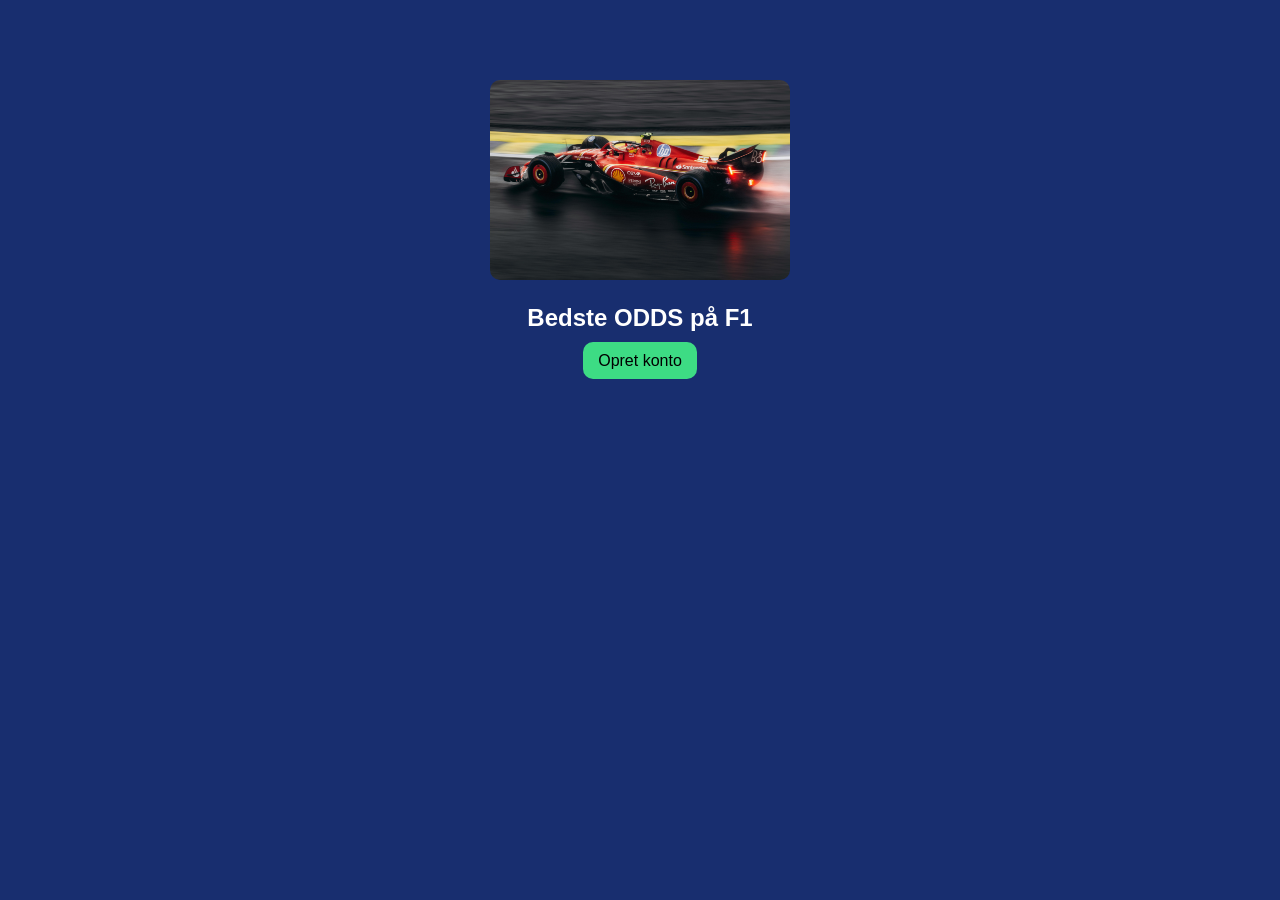
==== testrun/index.html @ ae359913 "update igen" ====
<!DOCTYPE html>
<html lang="da">

<head>
    <meta charset="UTF-8">
    <title>Forside</title>

    <link rel="stylesheet" href="css/layout.css">
</head>

<body>

<div id="navbar"></div>

<section class="hero">
   <img src="images/pexels-jonathanborba-29406740.jpg"
>

    <h1>Bedste ODDS på F1</h1>

    <a href="konto.html" class="btn-green">Opret konto</a>
</section>

<script src="js/loadNavbar.js"></script>
</body>
</html>
---- testrun/css/layout.css ----
body {
    margin: 0;
    font-family: Arial;
    background-color: #182E6F;
    color: white;
}

/* NAVBAR */
.navbar {
    background-color: #070f17;
    padding: 15px 30px;
    display: flex;
    justify-content: space-between;
    align-items: center;
}

.logo {
    font-weight: bold;
}

nav a {
    color: white;
    margin: 0 10px;
    text-decoration: none;
}

nav a:hover {
    text-decoration: underline;
}

.btn-green {
    background-color: #3ddc84;
    padding: 10px 15px;
    border-radius: 10px;
    color: black;
    text-decoration: none;
}

/* HERO */
.hero {
    text-align: center;
    padding: 80px;
}

.hero img {
    width: 300px;
    border-radius: 10px;
}

/* CONTENT */
.content {
    padding: 40px;
    text-align: center;
}
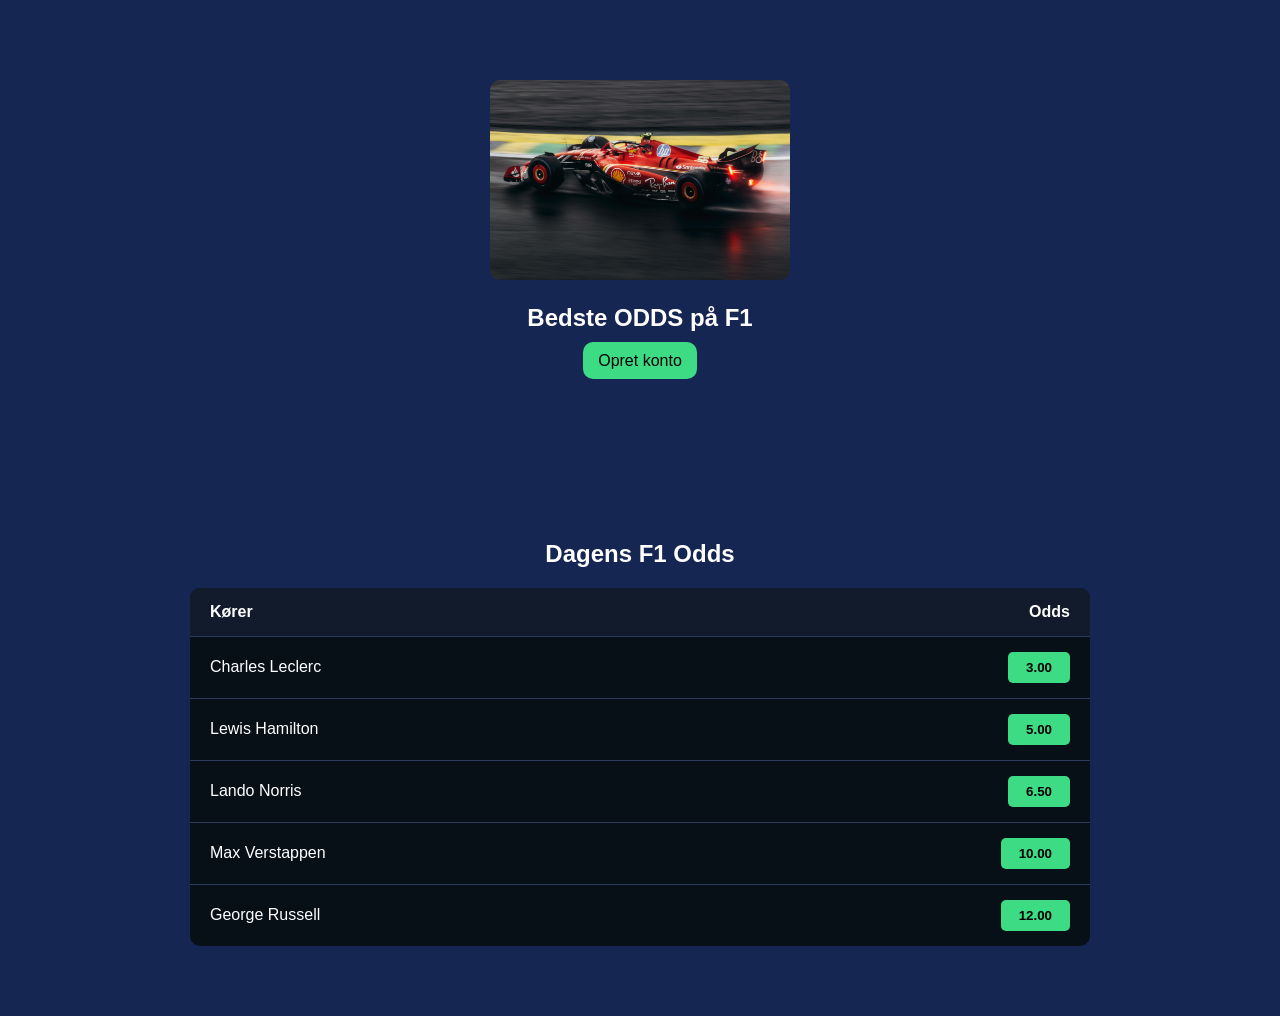
==== commit eb02ddb1: "Tilføjet oddsvindue og opdateret navigation" ====
--- a/testrun/index.html
+++ b/testrun/index.html
@@ -3,24 +3,66 @@
 
 <head>
     <meta charset="UTF-8">
-    <title>Forside</title>
+    <meta name="viewport" content="width=device-width, initial-scale=1.0">
+    <title>Forside - F1 Bets</title>
 
     <link rel="stylesheet" href="css/layout.css">
 </head>
 
 <body>
 
-<div id="navbar"></div>
+    <div id="navbar"></div>
 
-<section class="hero">
-   <img src="images/pexels-jonathanborba-29406740.jpg"
->
+    <section class="hero">
+        <img src="images/pexels-jonathanborba-29406740.jpg" alt="Formel 1 bil">
 
-    <h1>Bedste ODDS på F1</h1>
+        <h1>Bedste ODDS på F1</h1>
 
-    <a href="konto.html" class="btn-green">Opret konto</a>
-</section>
+        <a href="konto.html" class="btn-green">Opret konto</a>
+    </section>
 
-<script src="js/loadNavbar.js"></script>
+    <section class="odds-section">
+
+        <h2>Dagens F1 Odds</h2>
+
+        <div class="odds-container">
+
+            <div class="odds-header">
+                <span>Kører</span>
+                <span>Odds</span>
+            </div>
+
+            <div class="odds-row">
+                <span>Charles Leclerc</span>
+                <button class="odds-btn">3.00</button>
+            </div>
+
+            <div class="odds-row">
+                <span>Lewis Hamilton</span>
+                <button class="odds-btn">5.00</button>
+            </div>
+
+            <div class="odds-row">
+                <span>Lando Norris</span>
+                <button class="odds-btn">6.50</button>
+            </div>
+
+            <div class="odds-row">
+                <span>Max Verstappen</span>
+                <button class="odds-btn">10.00</button>
+            </div>
+
+            <div class="odds-row">
+                <span>George Russell</span>
+                <button class="odds-btn">12.00</button>
+            </div>
+
+        </div>
+
+    </section>
+
+    <script src="js/loadNavbar.js"></script>
+
 </body>
+
 </html>
--- a/testrun/css/layout.css
+++ b/testrun/css/layout.css
@@ -1,7 +1,7 @@
 body {
     margin: 0;
     font-family: Arial;
-    background-color: #182E6F;
+    background-color: #162652;
     color: white;
 }
 
@@ -51,4 +51,106 @@
 .content {
     padding: 40px;
     text-align: center;
+}
+body {
+    margin: 0;
+    font-family: Arial;
+    background-color: #162652;
+    color: white;
+}
+
+/* NAVBAR */
+.navbar {
+    background-color: #070f17;
+    padding: 15px 30px;
+    display: flex;
+    justify-content: space-between;
+    align-items: center;
+}
+
+.logo {
+    font-weight: bold;
+}
+
+nav a {
+    color: white;
+    margin: 0 10px;
+    text-decoration: none;
+}
+
+nav a:hover {
+    text-decoration: underline;
+}
+
+.btn-green {
+    background-color: #3ddc84;
+    padding: 10px 15px;
+    border-radius: 10px;
+    color: black;
+    text-decoration: none;
+}
+
+/* HERO */
+.hero {
+    text-align: center;
+    padding: 80px;
+}
+
+.hero img {
+    width: 300px;
+    border-radius: 10px;
+}
+
+/* CONTENT */
+.content {
+    padding: 40px;
+    text-align: center;
+}
+
+/* ODDSVINDUE */
+
+.odds-section {
+    max-width: 900px;
+    margin: 50px auto;
+    padding: 20px;
+}
+
+.odds-section h2 {
+    text-align: center;
+    margin-bottom: 20px;
+}
+
+.odds-container {
+    background-color: #070f17;
+    border-radius: 10px;
+    overflow: hidden;
+}
+
+.odds-header {
+    display: flex;
+    justify-content: space-between;
+    padding: 15px 20px;
+    background-color: #111b2b;
+    font-weight: bold;
+}
+
+.odds-row {
+    display: flex;
+    justify-content: space-between;
+    align-items: center;
+    padding: 15px 20px;
+    border-top: 1px solid #2d3c5c;
+}
+
+.odds-btn {
+    background-color: #3ddc84;
+    border: none;
+    padding: 8px 18px;
+    border-radius: 5px;
+    font-weight: bold;
+    cursor: pointer;
+}
+
+.odds-btn:hover {
+    opacity: 0.8;
 }
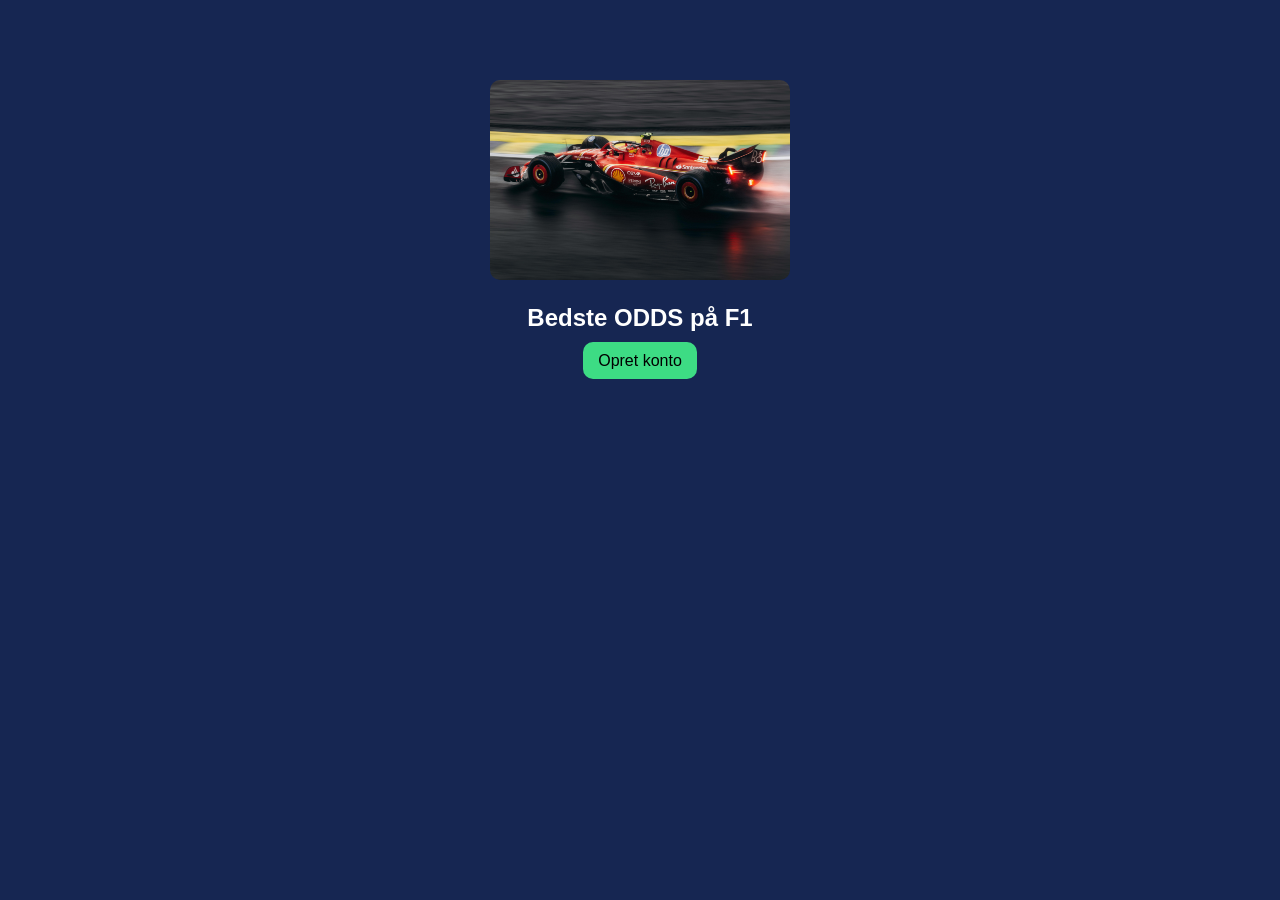
==== commit 7c1a9afe: "Merge pull request #23 from 2paryzy/featurev2 Featurev2" ====
--- a/testrun/index.html
+++ b/testrun/index.html
@@ -3,66 +3,24 @@
 
 <head>
     <meta charset="UTF-8">
-    <meta name="viewport" content="width=device-width, initial-scale=1.0">
-    <title>Forside - F1 Bets</title>
+    <title>Forside</title>
 
     <link rel="stylesheet" href="css/layout.css">
 </head>
 
 <body>
 
-    <div id="navbar"></div>
+<div id="navbar"></div>
 
-    <section class="hero">
-        <img src="images/pexels-jonathanborba-29406740.jpg" alt="Formel 1 bil">
+<section class="hero">
+   <img src="images/pexels-jonathanborba-29406740.jpg"
+>
 
-        <h1>Bedste ODDS på F1</h1>
+    <h1>Bedste ODDS på F1</h1>
 
-        <a href="konto.html" class="btn-green">Opret konto</a>
-    </section>
+    <a href="konto.html" class="btn-green">Opret konto</a>
+</section>
 
-    <section class="odds-section">
-
-        <h2>Dagens F1 Odds</h2>
-
-        <div class="odds-container">
-
-            <div class="odds-header">
-                <span>Kører</span>
-                <span>Odds</span>
-            </div>
-
-            <div class="odds-row">
-                <span>Charles Leclerc</span>
-                <button class="odds-btn">3.00</button>
-            </div>
-
-            <div class="odds-row">
-                <span>Lewis Hamilton</span>
-                <button class="odds-btn">5.00</button>
-            </div>
-
-            <div class="odds-row">
-                <span>Lando Norris</span>
-                <button class="odds-btn">6.50</button>
-            </div>
-
-            <div class="odds-row">
-                <span>Max Verstappen</span>
-                <button class="odds-btn">10.00</button>
-            </div>
-
-            <div class="odds-row">
-                <span>George Russell</span>
-                <button class="odds-btn">12.00</button>
-            </div>
-
-        </div>
-
-    </section>
-
-    <script src="js/loadNavbar.js"></script>
-
+<script src="js/loadNavbar.js"></script>
 </body>
-
 </html>
--- a/testrun/css/layout.css
+++ b/testrun/css/layout.css
@@ -52,105 +52,65 @@
     padding: 40px;
     text-align: center;
 }
-body {
-    margin: 0;
-    font-family: Arial;
-    background-color: #162652;
-    color: white;
+/* =========================
+   STATISTIK SIDE
+   ========================= */
+
+.stats {
+    display: flex;
+    justify-content: center;
+    gap: 20px;
+    flex-wrap: wrap;
+    padding: 40px;
 }
 
-/* NAVBAR */
-.navbar {
-    background-color: #070f17;
-    padding: 15px 30px;
-    display: flex;
-    justify-content: space-between;
-    align-items: center;
+.card {
+    position: relative;
+    width: 200px;
+    cursor: pointer;
 }
 
-.logo {
-    font-weight: bold;
+.card img {
+    width: 100%;
+    border-radius: 15px;
 }
 
-nav a {
+.overlay {
+    position: absolute;
+    top: 10px;
+    left: 10px;
+    background: rgba(24, 46, 111, 0.8);
     color: white;
-    margin: 0 10px;
-    text-decoration: none;
-}
-
-nav a:hover {
-    text-decoration: underline;
-}
-
-.btn-green {
-    background-color: #3ddc84;
-    padding: 10px 15px;
-    border-radius: 10px;
-    color: black;
-    text-decoration: none;
-}
-
-/* HERO */
-.hero {
-    text-align: center;
-    padding: 80px;
-}
-
-.hero img {
-    width: 300px;
+    padding: 5px 10px;
     border-radius: 10px;
 }
 
-/* CONTENT */
-.content {
-    padding: 40px;
+.modal {
+    display: none;
+    position: fixed;
+    top: 0;     
+    left: 0;
+    width: 100%;
+    height: 100%;
+    background: rgba(0,0,0,0.6);
+}
+
+.modal-content {
+    background: #182E6F;
+    margin: 10% auto;
+    padding: 30px;
+    width: 300px;
+    border-radius: 15px;
+    color: white;
     text-align: center;
 }
-
-/* ODDSVINDUE */
-
-.odds-section {
-    max-width: 900px;
-    margin: 50px auto;
-    padding: 20px;
+.modal-columns {
+    display: flex;
+    justify-content: space-between;
+    gap: 20px;
+    text-align: left;
 }
 
-.odds-section h2 {
-    text-align: center;
-    margin-bottom: 20px;
-}
-
-.odds-container {
-    background-color: #070f17;
-    border-radius: 10px;
-    overflow: hidden;
-}
-
-.odds-header {
-    display: flex;
-    justify-content: space-between;
-    padding: 15px 20px;
-    background-color: #111b2b;
-    font-weight: bold;
-}
-
-.odds-row {
-    display: flex;
-    justify-content: space-between;
-    align-items: center;
-    padding: 15px 20px;
-    border-top: 1px solid #2d3c5c;
-}
-
-.odds-btn {
-    background-color: #3ddc84;
-    border: none;
-    padding: 8px 18px;
-    border-radius: 5px;
-    font-weight: bold;
-    cursor: pointer;
-}
-
-.odds-btn:hover {
-    opacity: 0.8;
+.modal-columns div {
+    width: 50%;
 }
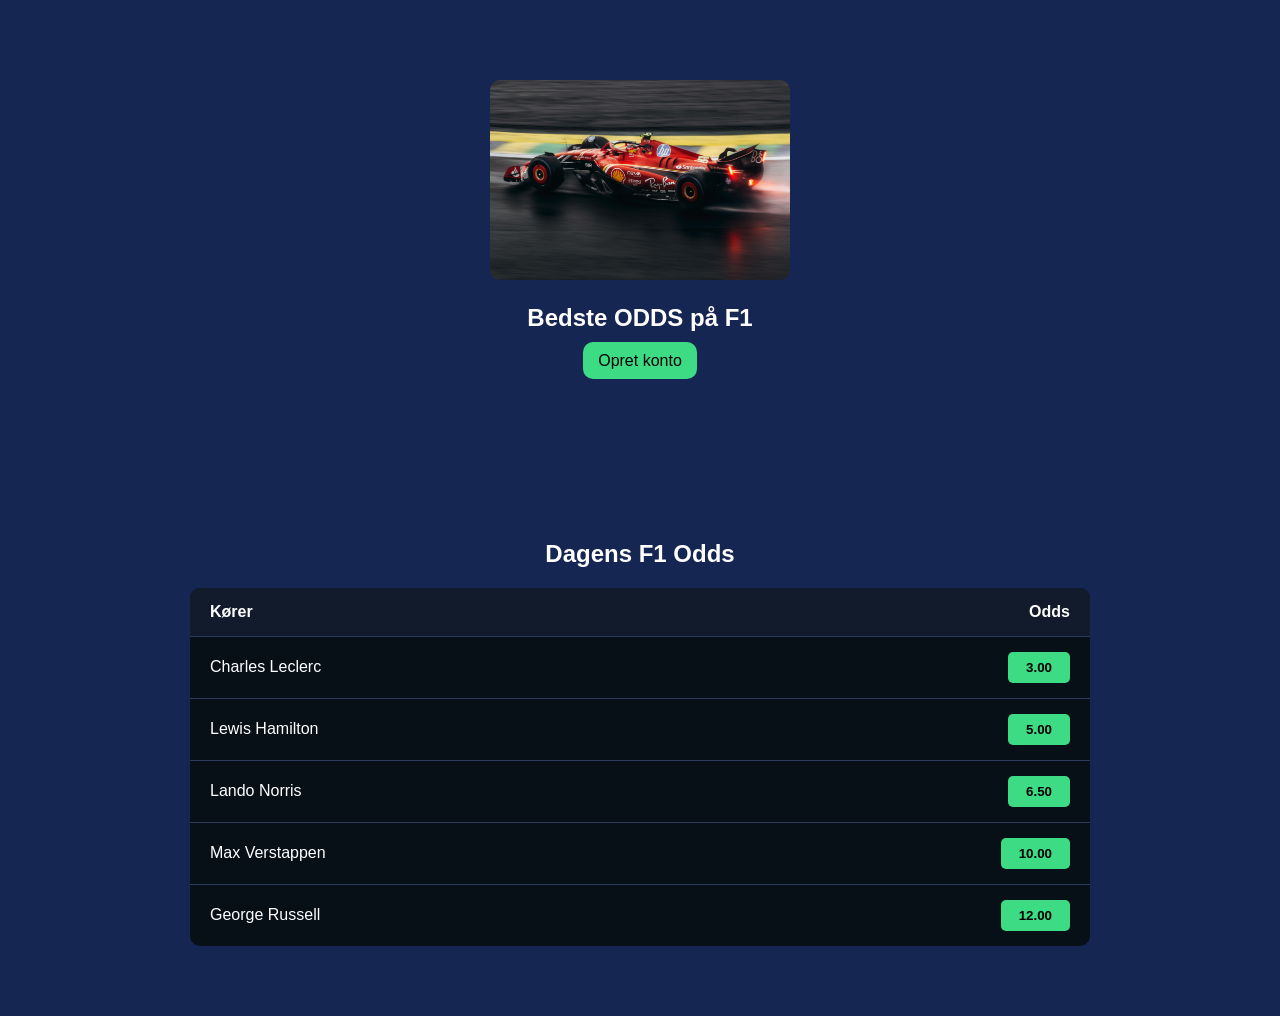
==== commit 5f4ba63f: "Merge pull request #24 from 2paryzy/feature/login Feature/login" ====
--- a/testrun/index.html
+++ b/testrun/index.html
@@ -3,24 +3,66 @@
 
 <head>
     <meta charset="UTF-8">
-    <title>Forside</title>
+    <meta name="viewport" content="width=device-width, initial-scale=1.0">
+    <title>Forside - F1 Bets</title>
 
     <link rel="stylesheet" href="css/layout.css">
 </head>
 
 <body>
 
-<div id="navbar"></div>
+    <div id="navbar"></div>
 
-<section class="hero">
-   <img src="images/pexels-jonathanborba-29406740.jpg"
->
+    <section class="hero">
+        <img src="images/pexels-jonathanborba-29406740.jpg" alt="Formel 1 bil">
 
-    <h1>Bedste ODDS på F1</h1>
+        <h1>Bedste ODDS på F1</h1>
 
-    <a href="konto.html" class="btn-green">Opret konto</a>
-</section>
+        <a href="konto.html" class="btn-green">Opret konto</a>
+    </section>
 
-<script src="js/loadNavbar.js"></script>
+    <section class="odds-section">
+
+        <h2>Dagens F1 Odds</h2>
+
+        <div class="odds-container">
+
+            <div class="odds-header">
+                <span>Kører</span>
+                <span>Odds</span>
+            </div>
+
+            <div class="odds-row">
+                <span>Charles Leclerc</span>
+                <button class="odds-btn">3.00</button>
+            </div>
+
+            <div class="odds-row">
+                <span>Lewis Hamilton</span>
+                <button class="odds-btn">5.00</button>
+            </div>
+
+            <div class="odds-row">
+                <span>Lando Norris</span>
+                <button class="odds-btn">6.50</button>
+            </div>
+
+            <div class="odds-row">
+                <span>Max Verstappen</span>
+                <button class="odds-btn">10.00</button>
+            </div>
+
+            <div class="odds-row">
+                <span>George Russell</span>
+                <button class="odds-btn">12.00</button>
+            </div>
+
+        </div>
+
+    </section>
+
+    <script src="js/loadNavbar.js"></script>
+
 </body>
+
 </html>
--- a/testrun/css/layout.css
+++ b/testrun/css/layout.css
@@ -52,6 +52,126 @@
     padding: 40px;
     text-align: center;
 }
+body {
+    margin: 0;
+    font-family: Arial;
+    background-color: #162652;
+    color: white;
+}
+
+/* NAVBAR */
+.navbar {
+    background-color: #070f17;
+    padding: 15px 30px;
+    display: flex;
+    justify-content: space-between;
+    align-items: center;
+}
+
+.logo {
+    font-weight: bold;
+}
+
+nav a {
+    color: white;
+    margin: 0 10px;
+    text-decoration: none;
+}
+
+nav a:hover {
+    text-decoration: underline;
+}
+
+.btn-green {
+    background-color: #3ddc84;
+    padding: 10px 15px;
+    border-radius: 10px;
+    color: black;
+    text-decoration: none;
+}
+
+/* HERO */
+.hero {
+    text-align: center;
+    padding: 80px;
+}
+
+.hero img {
+    width: 300px;
+    border-radius: 10px;
+}
+
+/* CONTENT */
+.content {
+    padding: 40px;
+    text-align: center;
+}
+
+/* ODDSVINDUE */
+
+.odds-section {
+    max-width: 900px;
+    margin: 50px auto;
+    padding: 20px;
+}
+
+.odds-section h2 {
+    text-align: center;
+    margin-bottom: 20px;
+}
+
+.odds-container {
+    background-color: #070f17;
+    border-radius: 10px;
+    overflow: hidden;
+}
+
+.odds-header {
+    display: flex;
+    justify-content: space-between;
+    padding: 15px 20px;
+    background-color: #111b2b;
+    font-weight: bold;
+}
+
+.odds-row {
+    display: flex;
+    justify-content: space-between;
+    align-items: center;
+    padding: 15px 20px;
+    border-top: 1px solid #2d3c5c;
+}
+
+.odds-btn {
+    background-color: #3ddc84;
+    border: none;
+    padding: 8px 18px;
+    border-radius: 5px;
+    font-weight: bold;
+    cursor: pointer;
+}
+
+.odds-btn:hover {
+    opacity: 0.8;
+}
+
+/* opretkonto */
+.content form {
+    max-width: 500px;
+    margin: 0 auto;
+    text-align: left;
+}
+
+.content input {
+    width: 100%;
+    padding: 10px;
+    border-radius: 5px;
+    border: none;
+    box-sizing: border-box;
+}
+
+.content label {
+    font-weight: bold;
 /* =========================
    STATISTIK SIDE
    ========================= */
